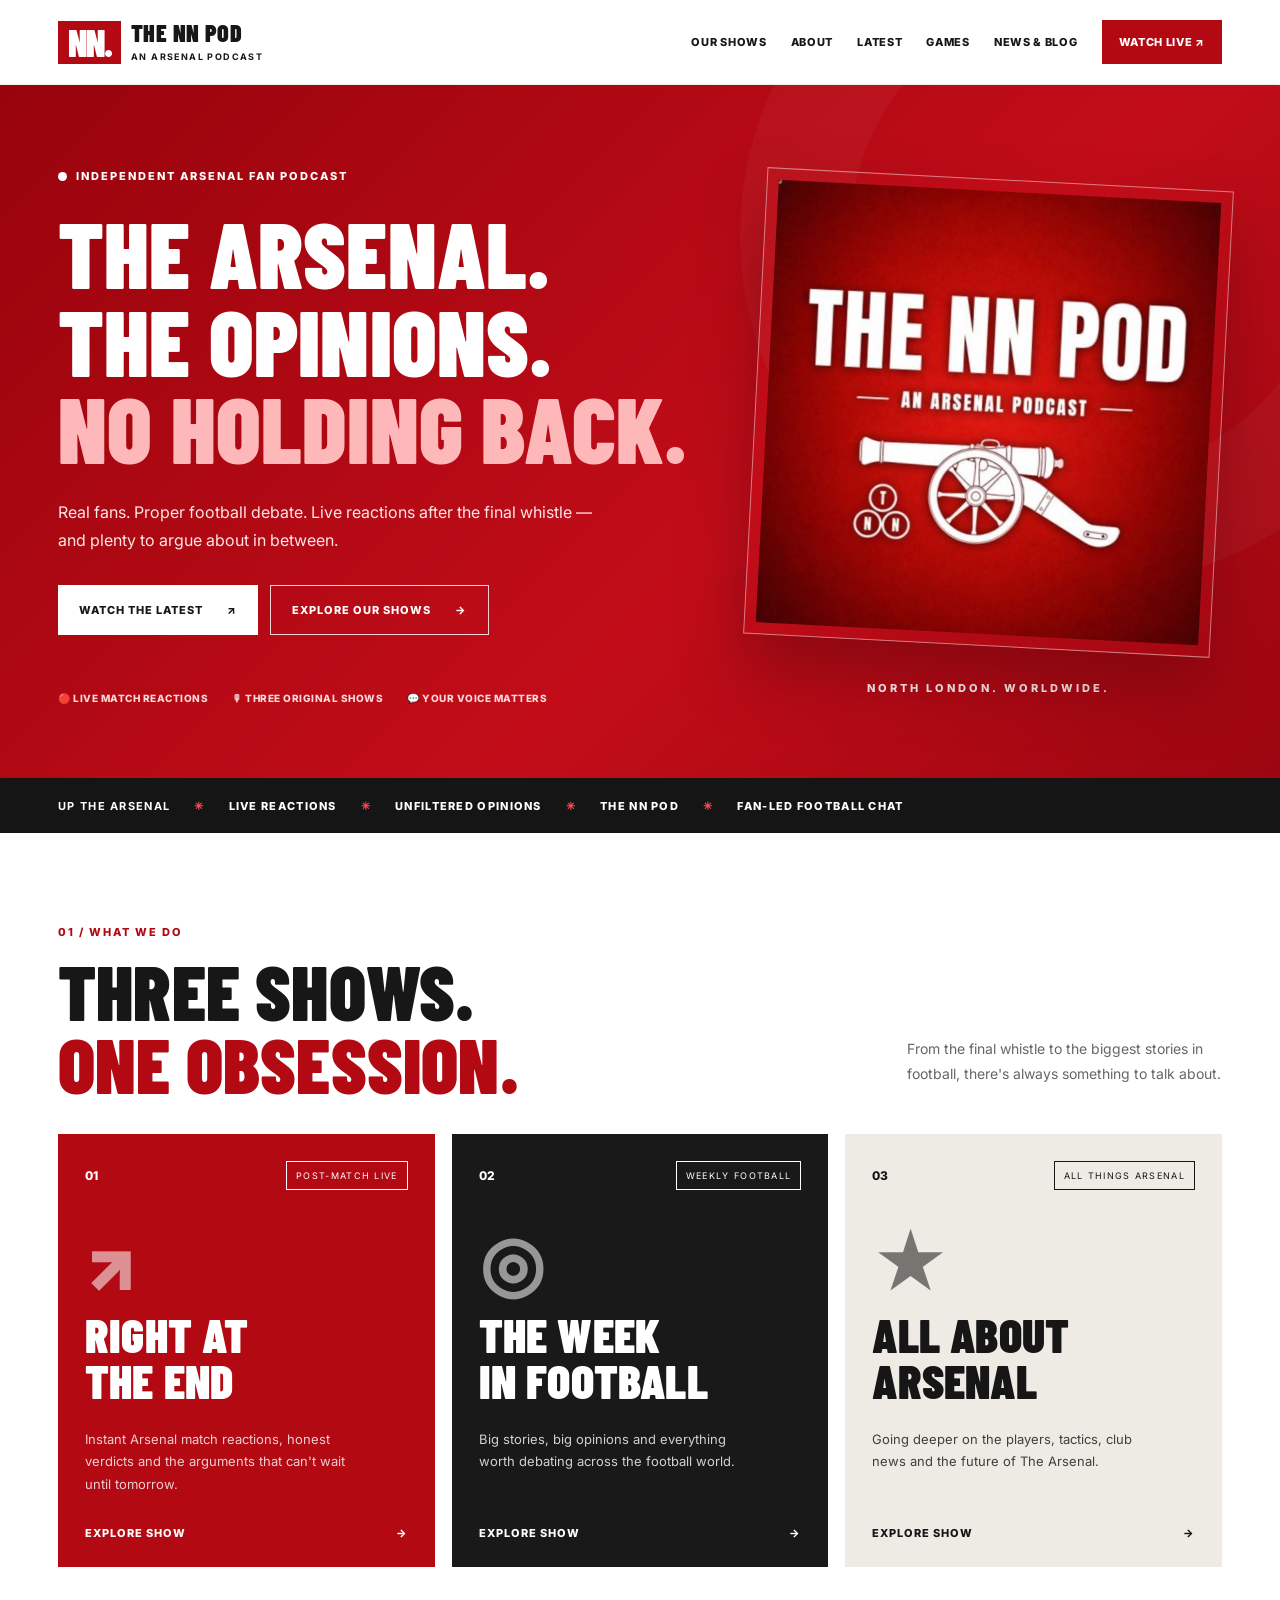
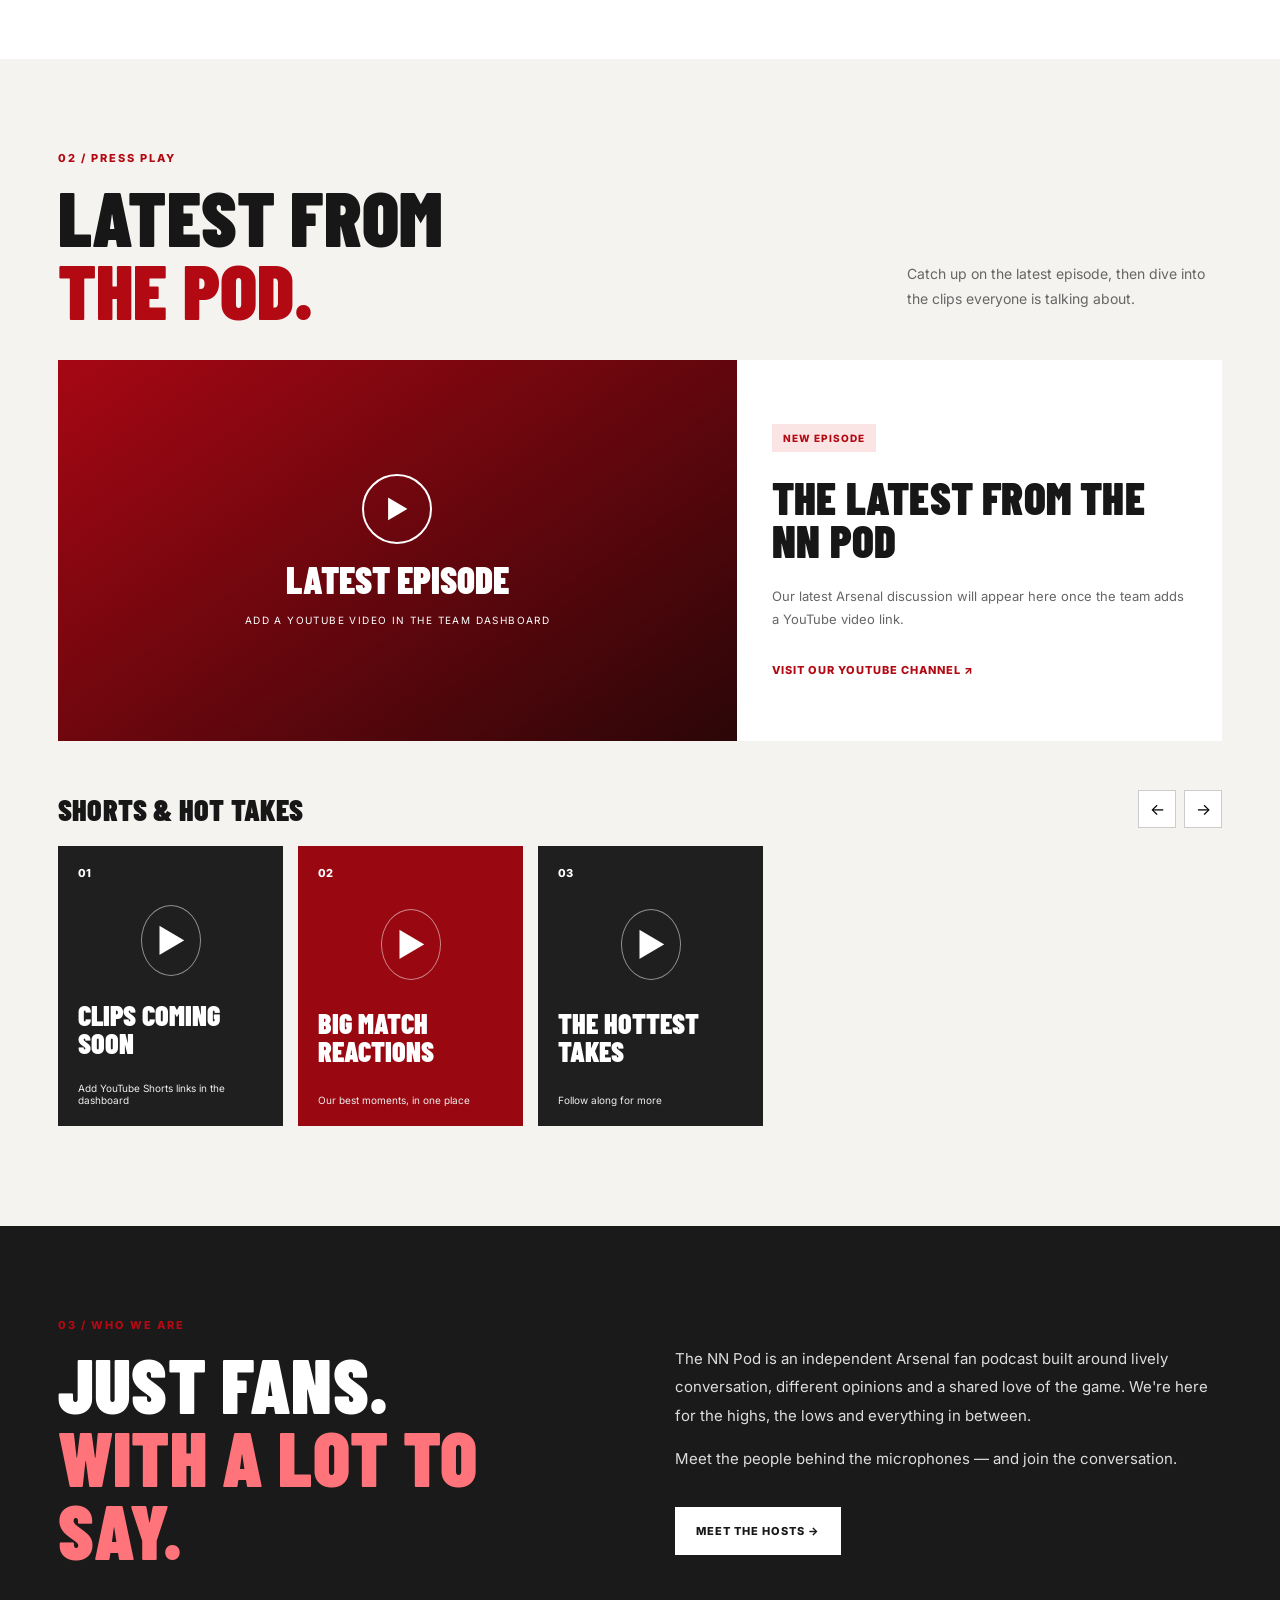
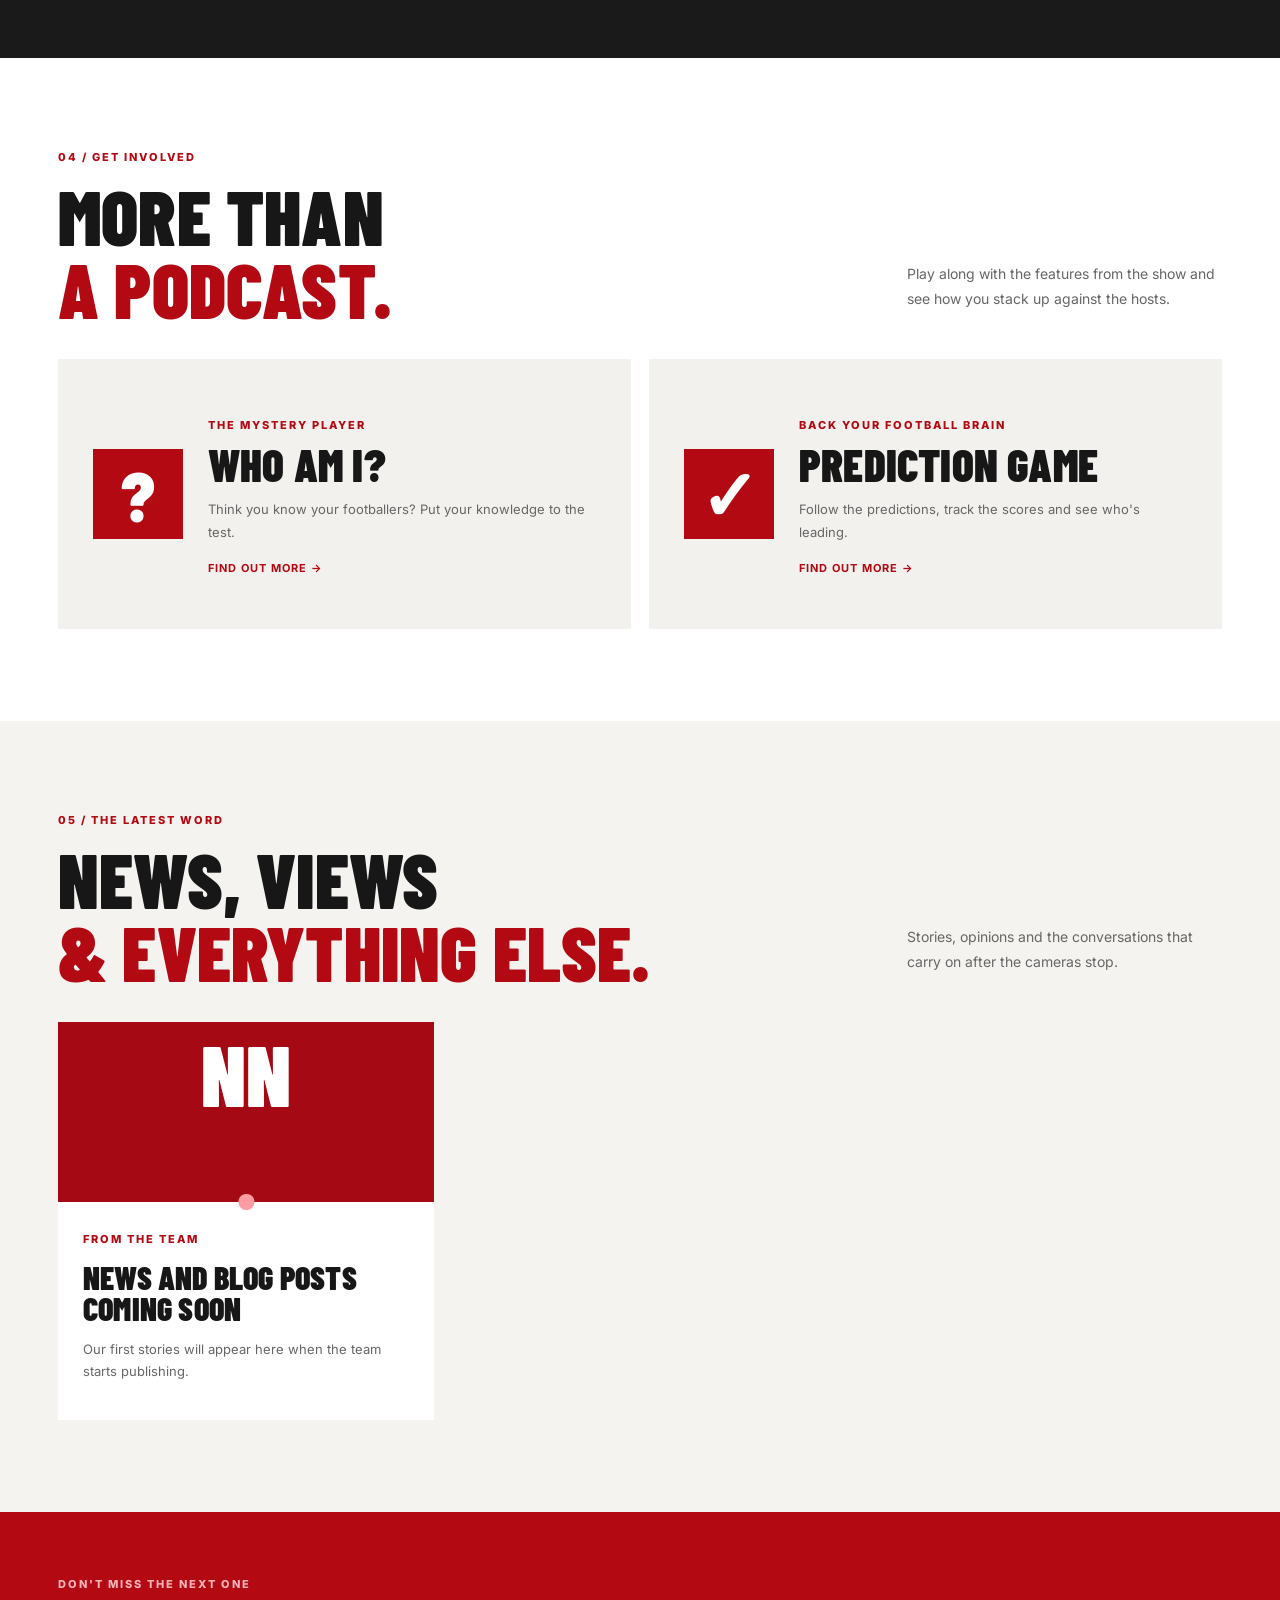
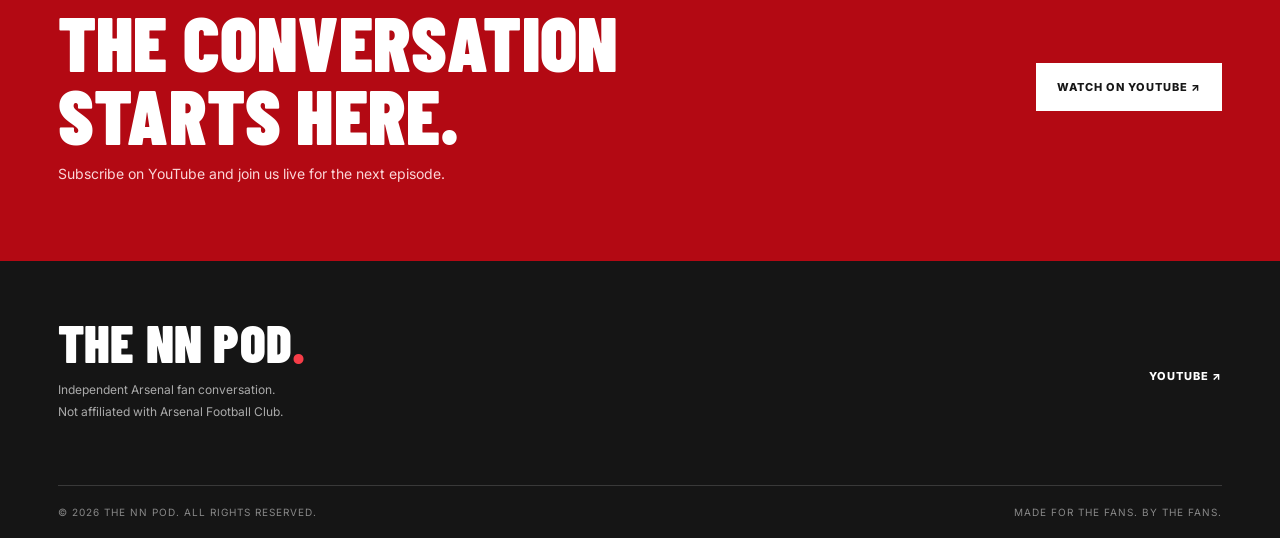
==== index.html @ 7956eaf4 "Initial NN Pod website upload" ====
<!doctype html>
<html lang="en"><head><meta charset="utf-8"><meta name="viewport" content="width=device-width,initial-scale=1"><meta name="theme-color" content="#b30913"><meta name="description" content="The NN Pod: an Arsenal podcast with live match reactions, football debate, predictions and more."><title>The NN Pod | An Arsenal Podcast</title><link rel="stylesheet" href="styles.css"></head>
<body>
<header class="header"><div class="wrap nav"><a class="brand" href="index.html" aria-label="The NN Pod home"><span class="brand-mark">NN<span class="brand-dot">.</span></span><span class="brand-label">THE NN POD<small>AN ARSENAL PODCAST</small></span></a><button class="menu-toggle" id="menuToggle" aria-label="Open navigation" aria-expanded="false">☰</button><nav id="navLinks" aria-label="Main navigation"><a href="#shows">OUR SHOWS</a><a href="#about">ABOUT</a><a href="#latest">LATEST</a><a href="#games">GAMES</a><a href="#news">NEWS & BLOG</a><a class="nav-cta" href="#watch">WATCH LIVE ↗</a></nav></div></header>
<main>
<section class="hero"><div class="hero-glow"></div><div class="wrap hero-grid"><div class="hero-copy"><div class="eyebrow"><span class="live-dot"></span> INDEPENDENT ARSENAL FAN PODCAST</div><h1>THE ARSENAL.<br>THE OPINIONS.<br><em>NO HOLDING BACK.</em></h1><p>Real fans. Proper football debate. Live reactions after the final whistle — and plenty to argue about in between.</p><div class="actions"><a class="btn btn-white" href="#latest">WATCH THE LATEST <span>↗</span></a><a class="btn btn-outline" href="#shows">EXPLORE OUR SHOWS <span>→</span></a></div><div class="hero-foot"><span>🔴 LIVE MATCH REACTIONS</span><span>🎙 THREE ORIGINAL SHOWS</span><span>💬 YOUR VOICE MATTERS</span></div></div><div class="hero-art"><div class="hero-art-border"><img src="assets/nn-pod-logo.jpg" alt="The NN Pod logo: white cannon on red background"></div><div class="art-caption">NORTH LONDON. WORLDWIDE.</div></div></div></section>
<div class="ticker"><div class="wrap ticker-inner"><strong>UP THE ARSENAL</strong><span>✳</span> LIVE REACTIONS <span>✳</span> UNFILTERED OPINIONS <span>✳</span> THE NN POD <span>✳</span> FAN-LED FOOTBALL CHAT</div></div>
<section class="section" id="shows"><div class="wrap"><div class="section-head"><div><div class="kicker">01 / WHAT WE DO</div><h2>THREE SHOWS.<br><span>ONE OBSESSION.</span></h2></div><p>From the final whistle to the biggest stories in football, there's always something to talk about.</p></div><div class="show-grid"><article class="show-card show-red"><div class="show-top"><span class="show-number">01</span><span class="show-tag">POST-MATCH LIVE</span></div><div class="show-symbol">↗</div><h3>RIGHT AT<br>THE END</h3><p>Instant Arsenal match reactions, honest verdicts and the arguments that can't wait until tomorrow.</p><a href="#latest">EXPLORE SHOW <span>→</span></a></article><article class="show-card show-dark"><div class="show-top"><span class="show-number">02</span><span class="show-tag">WEEKLY FOOTBALL</span></div><div class="show-symbol">◎</div><h3>THE WEEK<br>IN FOOTBALL</h3><p>Big stories, big opinions and everything worth debating across the football world.</p><a href="#latest">EXPLORE SHOW <span>→</span></a></article><article class="show-card show-light"><div class="show-top"><span class="show-number">03</span><span class="show-tag">ALL THINGS ARSENAL</span></div><div class="show-symbol">★</div><h3>ALL ABOUT<br>ARSENAL</h3><p>Going deeper on the players, tactics, club news and the future of The Arsenal.</p><a href="#latest">EXPLORE SHOW <span>→</span></a></article></div></div></section>
<section class="section section-cream" id="latest"><div class="wrap"><div class="section-head"><div><div class="kicker">02 / PRESS PLAY</div><h2>LATEST FROM<br><span>THE POD.</span></h2></div><p>Catch up on the latest episode, then dive into the clips everyone is talking about.</p></div><div class="feature-video"><div class="video-panel" id="videoPanel"><div class="video-inner"><div class="video-play">▶</div><strong>LATEST EPISODE</strong><span>ADD A YOUTUBE VIDEO IN THE TEAM DASHBOARD</span></div></div><div class="feature-copy"><span class="pill">NEW EPISODE</span><h3 id="episodeTitle">THE LATEST FROM THE NN POD</h3><p id="episodeDescription">Our latest Arsenal discussion will appear here once the team adds a YouTube video link.</p><a id="episodeLink" class="text-link" href="https://www.youtube.com/@TheNNPodLive" target="_blank" rel="noopener">VISIT OUR YOUTUBE CHANNEL ↗</a></div></div><div class="clips-heading"><h3>SHORTS & HOT TAKES</h3><div class="clip-controls"><button id="clipPrev" aria-label="Previous clips">←</button><button id="clipNext" aria-label="Next clips">→</button></div></div><div class="clips-track" id="clipsTrack"><div class="clip-card placeholder"><span>01</span><div class="clip-icon">▶</div><strong>CLIPS COMING SOON</strong><small>Add YouTube Shorts links in the dashboard</small></div><div class="clip-card placeholder"><span>02</span><div class="clip-icon">▶</div><strong>BIG MATCH REACTIONS</strong><small>Our best moments, in one place</small></div><div class="clip-card placeholder"><span>03</span><div class="clip-icon">▶</div><strong>THE HOTTEST TAKES</strong><small>Follow along for more</small></div></div></div></section>
<section class="section about-band" id="about"><div class="wrap about-grid"><div><div class="kicker">03 / WHO WE ARE</div><h2>JUST FANS.<br><span>WITH A LOT TO SAY.</span></h2></div><div><p>The NN Pod is an independent Arsenal fan podcast built around lively conversation, different opinions and a shared love of the game. We're here for the highs, the lows and everything in between.</p><p>Meet the people behind the microphones — and join the conversation.</p><a class="btn btn-white" href="about.html">MEET THE HOSTS →</a></div></div></section>
<section class="section" id="games"><div class="wrap"><div class="section-head"><div><div class="kicker">04 / GET INVOLVED</div><h2>MORE THAN<br><span>A PODCAST.</span></h2></div><p>Play along with the features from the show and see how you stack up against the hosts.</p></div><div class="games-grid"><a class="game-card" href="games.html#who-am-i"><span class="game-icon">?</span><div><span class="kicker">THE MYSTERY PLAYER</span><h3>WHO AM I?</h3><p>Think you know your footballers? Put your knowledge to the test.</p><strong>FIND OUT MORE →</strong></div></a><a class="game-card" href="games.html#predictions"><span class="game-icon">✓</span><div><span class="kicker">BACK YOUR FOOTBALL BRAIN</span><h3>PREDICTION GAME</h3><p>Follow the predictions, track the scores and see who's leading.</p><strong>FIND OUT MORE →</strong></div></a></div></div></section>
<section class="section section-cream" id="news"><div class="wrap"><div class="section-head"><div><div class="kicker">05 / THE LATEST WORD</div><h2>NEWS, VIEWS<br><span>& EVERYTHING ELSE.</span></h2></div><p>Stories, opinions and the conversations that carry on after the cameras stop.</p></div><div class="news-grid" id="newsGrid"><article class="news-card"><div class="news-art">NN<span>.</span></div><div class="news-body"><span class="kicker">FROM THE TEAM</span><h3>NEWS AND BLOG POSTS COMING SOON</h3><p>Our first stories will appear here when the team starts publishing.</p></div></article></div></div></section>
<section class="watch-band" id="watch"><div class="wrap watch-inner"><div><div class="kicker">DON'T MISS THE NEXT ONE</div><h2>THE CONVERSATION<br>STARTS HERE.</h2><p>Subscribe on YouTube and join us live for the next episode.</p></div><a class="btn btn-white" href="https://www.youtube.com/@TheNNPodLive" target="_blank" rel="noopener">WATCH ON YOUTUBE ↗</a></div></section>
</main><footer class="footer"><div class="wrap"><div class="footer-main"><div><div class="footer-brand">THE NN POD<span>.</span></div><p>Independent Arsenal fan conversation.<br>Not affiliated with Arsenal Football Club.</p></div><div class="footer-links"><a href="https://www.youtube.com/@TheNNPodLive" target="_blank" rel="noopener">YOUTUBE ↗</a><a id="instagramLink" href="#" hidden>INSTAGRAM ↗</a><a id="facebookLink" href="#" hidden>FACEBOOK ↗</a><a id="tiktokLink" href="#" hidden>TIKTOK ↗</a><a id="xLink" href="#" hidden>X ↗</a></div></div><div class="footer-bottom"><span>© <span id="year"></span> THE NN POD. ALL RIGHTS RESERVED.</span><span>MADE FOR THE FANS. BY THE FANS.</span></div></div></footer><script src="script.js" defer></script></body></html>
---- styles.css ----
@import url('https://fonts.googleapis.com/css2?family=Barlow+Condensed:wght@500;600;700;800;900&family=Inter:wght@400;500;600;700;800&display=swap');
:root{--red:#b30913;--dark:#171717;--cream:#f5f3ef;--line:#dedbd7}*{box-sizing:border-box}html{scroll-behavior:smooth}body{margin:0;color:var(--dark);font-family:Inter,Arial,sans-serif;background:#fff}a{color:inherit;text-decoration:none}button{font:inherit;cursor:pointer}.wrap{max-width:1220px;margin:auto;padding:0 28px}.header{background:#fff;position:sticky;top:0;z-index:20;border-bottom:1px solid #eee}.nav{min-height:84px;display:flex;align-items:center;justify-content:space-between;gap:25px}.brand{display:flex;align-items:center;gap:10px}.brand-mark{background:var(--red);color:#fff;font-family:'Barlow Condensed',Impact,sans-serif;font-size:37px;font-weight:900;letter-spacing:-2px;padding:3px 10px;line-height:1}.brand-dot{color:#fff}.brand-label{font-family:'Barlow Condensed',Impact,sans-serif;font-size:24px;line-height:.9;font-weight:900;letter-spacing:.4px}.brand-label small{display:block;font:700 9px Inter,sans-serif;letter-spacing:1.4px;margin-top:7px}nav{display:flex;align-items:center;gap:24px}nav a{font-size:11px;font-weight:800;letter-spacing:.7px}nav a:hover{color:var(--red)}.nav-cta{background:var(--red);color:#fff!important;padding:15px 17px}.menu-toggle{display:none;border:0;background:none;font-size:25px}.hero{position:relative;overflow:hidden;background:linear-gradient(135deg,#98030c 0%,#c20d19 60%,#9c0610 100%);color:white}.hero-glow{position:absolute;right:-160px;top:-200px;width:700px;height:700px;border:110px solid rgba(255,255,255,.035);border-radius:50%}.hero-grid{position:relative;display:grid;grid-template-columns:1.15fr .85fr;gap:65px;align-items:center;padding-top:84px;padding-bottom:74px}.eyebrow,.kicker{font-size:11px;font-weight:800;letter-spacing:2px}.eyebrow{display:flex;align-items:center;gap:9px}.live-dot{height:9px;width:9px;background:white;border-radius:50%}.hero h1,h2,h3,.footer-brand{font-family:'Barlow Condensed',Impact,'Arial Narrow',sans-serif;font-weight:900;line-height:.95;letter-spacing:.2px}.hero h1{font-size:clamp(64px,7.2vw,112px);margin:26px 0}.hero h1 em{font-style:normal;color:#ffb8b9}.hero-copy>p{max-width:540px;font-size:16px;line-height:1.8;color:#ffe5e5}.actions{display:flex;gap:12px;flex-wrap:wrap;margin-top:30px}.btn{display:inline-flex;justify-content:space-between;align-items:center;gap:24px;padding:17px 21px;font-size:11px;letter-spacing:1px;font-weight:800}.btn-white{background:#fff;color:#171717}.btn-outline{border:1px solid #f9d4d4;color:#fff}.btn:hover{transform:translateY(-2px)}.hero-foot{display:flex;gap:24px;flex-wrap:wrap;margin-top:57px;font-size:10px;letter-spacing:.5px;font-weight:800;color:#ffd8d8}.hero-art-border{padding:11px;border:1px solid rgba(255,255,255,.45);transform:rotate(3deg);box-shadow:0 35px 65px #56040b70}.hero-art img{display:block;width:100%;aspect-ratio:1;object-fit:cover}.art-caption{text-align:center;margin-top:35px;font-size:11px;font-weight:800;letter-spacing:3px}.ticker{background:#151515;color:white;overflow:hidden}.ticker-inner{display:flex;gap:24px;align-items:center;white-space:nowrap;min-height:55px;font-size:11px;font-weight:800;letter-spacing:1.3px}.ticker span{color:#ff4c55}.section{padding:92px 0}.section-cream{background:var(--cream)}.section-head{display:flex;align-items:end;justify-content:space-between;gap:30px;margin-bottom:34px}.section-head h2,.about-band h2{font-size:clamp(52px,6vw,84px);margin:15px 0 0}.section-head h2 span{color:var(--red)}.section-head>p{max-width:315px;font-size:14px;line-height:1.8;color:#666}.kicker{color:var(--red)}.show-grid{display:grid;grid-template-columns:repeat(3,1fr);gap:17px}.show-card{min-height:410px;padding:27px;display:flex;flex-direction:column}.show-red{background:var(--red);color:white}.show-dark{background:#191919;color:white}.show-light{background:#eeeae4;color:#161616}.show-top{display:flex;justify-content:space-between;align-items:center}.show-number{font-size:12px;font-weight:800}.show-tag{font-size:9px;letter-spacing:1.3px;border:1px solid currentColor;padding:8px 9px}.show-symbol{font-size:75px;font-weight:900;line-height:1;margin-top:35px;opacity:.55}.show-card h3{font-size:48px;margin:12px 0}.show-card p{font-size:13px;line-height:1.7;opacity:.8;max-width:280px}.show-card a{font-size:11px;font-weight:800;letter-spacing:1px;margin-top:auto;padding-top:18px;display:flex;justify-content:space-between}.feature-video{display:grid;grid-template-columns:1.4fr 1fr;background:#fff}.video-panel{background:linear-gradient(145deg,#a60713,#2b0608);aspect-ratio:16/9;display:grid;place-items:center;overflow:hidden}.video-inner{text-align:center;color:#fff;display:grid;justify-items:center;gap:13px}.video-play{border:2px solid #fff;width:70px;height:70px;border-radius:50%;display:grid;place-items:center;font-size:25px}.video-inner strong{font:900 37px 'Barlow Condensed',Impact,sans-serif}.video-inner span{font-size:10px;letter-spacing:1.4px}.feature-copy{padding:35px;display:flex;flex-direction:column;align-items:start;justify-content:center}.pill{background:#fbe4e4;color:var(--red);font-size:10px;font-weight:800;letter-spacing:1px;padding:8px 11px}.feature-copy h3{font-size:45px;margin:24px 0 10px}.feature-copy p{font-size:13px;color:#666;line-height:1.8}.text-link{font-size:11px;font-weight:800;color:var(--red);letter-spacing:1px;margin-top:18px}.clips-heading{display:flex;justify-content:space-between;align-items:center;margin-top:49px}.clips-heading h3{font-size:30px;margin:0}.clip-controls{display:flex;gap:8px}.clip-controls button{width:38px;height:38px;background:#fff;border:1px solid #ccc}.clips-track{display:flex;gap:15px;overflow-x:auto;scroll-snap-type:x mandatory;margin-top:18px;padding-bottom:8px}.clip-card{flex:0 0 225px;min-height:280px;background:#201f20;color:white;padding:20px;scroll-snap-align:start;display:flex;flex-direction:column;align-items:start;justify-content:space-between;position:relative}.clip-card:nth-child(2n){background:#990811}.clip-card>span{font-size:11px;font-weight:800}.clip-icon{font-size:32px;border:1px solid #ffffff80;border-radius:50%;padding:15px;align-self:center}.clip-card strong{font:900 28px/1 'Barlow Condensed',Impact,sans-serif}.clip-card small{font-size:10px;color:#eee}.clip-card iframe{position:absolute;inset:0;width:100%;height:100%;border:0}.about-band{background:#1a1a1a;color:#fff}.about-grid{display:grid;grid-template-columns:1fr 1fr;gap:70px;align-items:center}.about-band h2 span{color:#ff747b}.about-grid p{color:#ddd;line-height:1.9;font-size:15px}.about-grid .btn{margin-top:18px}.games-grid{display:grid;grid-template-columns:1fr 1fr;gap:18px}.game-card{display:flex;gap:25px;align-items:center;background:#f3f1ed;padding:35px;min-height:270px}.game-icon{display:grid;place-items:center;flex:0 0 90px;height:90px;background:var(--red);color:#fff;font:900 70px 'Barlow Condensed',Impact,sans-serif}.game-card h3{font-size:45px;margin:10px 0}.game-card p{font-size:13px;line-height:1.7;color:#666}.game-card strong{font-size:11px;letter-spacing:1px;color:var(--red)}.news-grid{display:grid;grid-template-columns:repeat(3,1fr);gap:18px}.news-card{background:#fff}.news-art{height:180px;background:#a50914;color:white;display:grid;place-items:center;font:900 85px 'Barlow Condensed',Impact,sans-serif}.news-art span{color:#ff9ca3}.news-body{padding:25px}.news-body h3{font-size:32px;margin:15px 0}.news-body p{font-size:13px;color:#666;line-height:1.7}.watch-band{background:var(--red);color:#fff;padding:65px 0}.watch-inner{display:flex;justify-content:space-between;align-items:center;gap:30px}.watch-band .kicker{color:#ffb3b6}.watch-band h2{font-size:clamp(45px,6vw,77px);margin:14px 0}.watch-band p{font-size:14px;color:#fbd6d8}.footer{background:#151515;color:#fff;padding:56px 0 20px}.footer-main{display:flex;justify-content:space-between;gap:30px}.footer-brand{font-size:53px}.footer-brand span{color:#f63d48}.footer p{font-size:12px;color:#aaa;line-height:1.8}.footer-links{display:flex;gap:18px;flex-wrap:wrap;align-content:center}.footer-links a{font-size:11px;font-weight:800;letter-spacing:1px}.footer-bottom{border-top:1px solid #393939;margin-top:50px;padding-top:20px;display:flex;justify-content:space-between;gap:20px;font-size:10px;color:#888;letter-spacing:1px}
@media(max-width:950px){nav{gap:13px}nav a{font-size:10px}.hero-grid{gap:35px}.hero h1{font-size:70px}.show-card{padding:22px}.show-card h3{font-size:39px}.games-grid{grid-template-columns:1fr}}@media(max-width:720px){.wrap{padding:0 20px}.nav{min-height:70px}.menu-toggle{display:block}nav{display:none;position:absolute;top:70px;left:0;right:0;background:white;padding:22px;box-shadow:0 15px 20px #0002;flex-direction:column;align-items:stretch}nav.open{display:flex}.hero-grid{grid-template-columns:1fr;padding-top:55px;padding-bottom:50px}.hero h1{font-size:clamp(58px,13vw,88px)}.hero-art{max-width:380px;margin:auto}.hero-foot{margin-top:35px}.section{padding:65px 0}.section-head{display:block}.section-head>p{max-width:100%}.show-grid{grid-template-columns:1fr}.show-card{min-height:310px}.show-symbol{margin-top:14px;font-size:55px}.feature-video,.about-grid,.games-grid{grid-template-columns:1fr}.feature-copy{padding:25px}.about-grid{gap:20px}.news-grid{grid-template-columns:1fr}.watch-inner,.footer-main,.footer-bottom{flex-direction:column;align-items:start}.game-card{padding:22px}.game-icon{flex-basis:70px;height:70px;font-size:52px}}
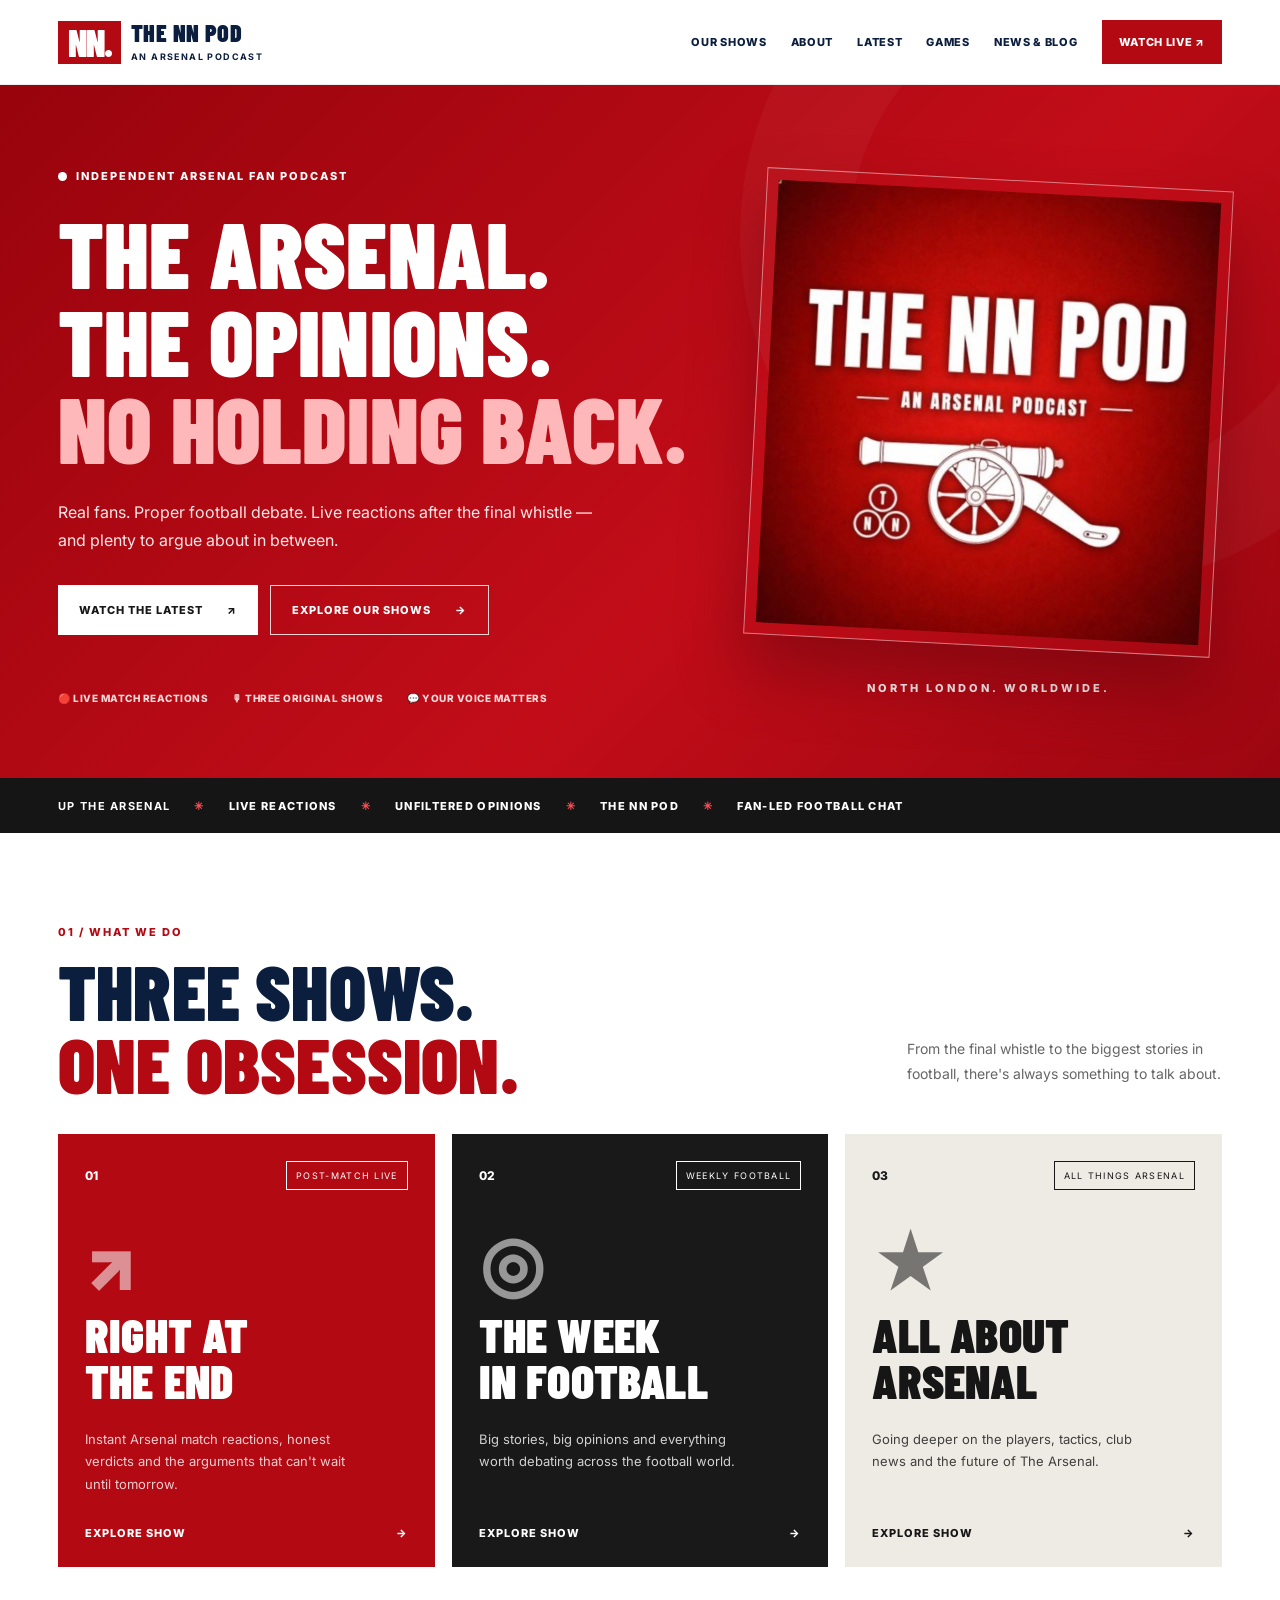
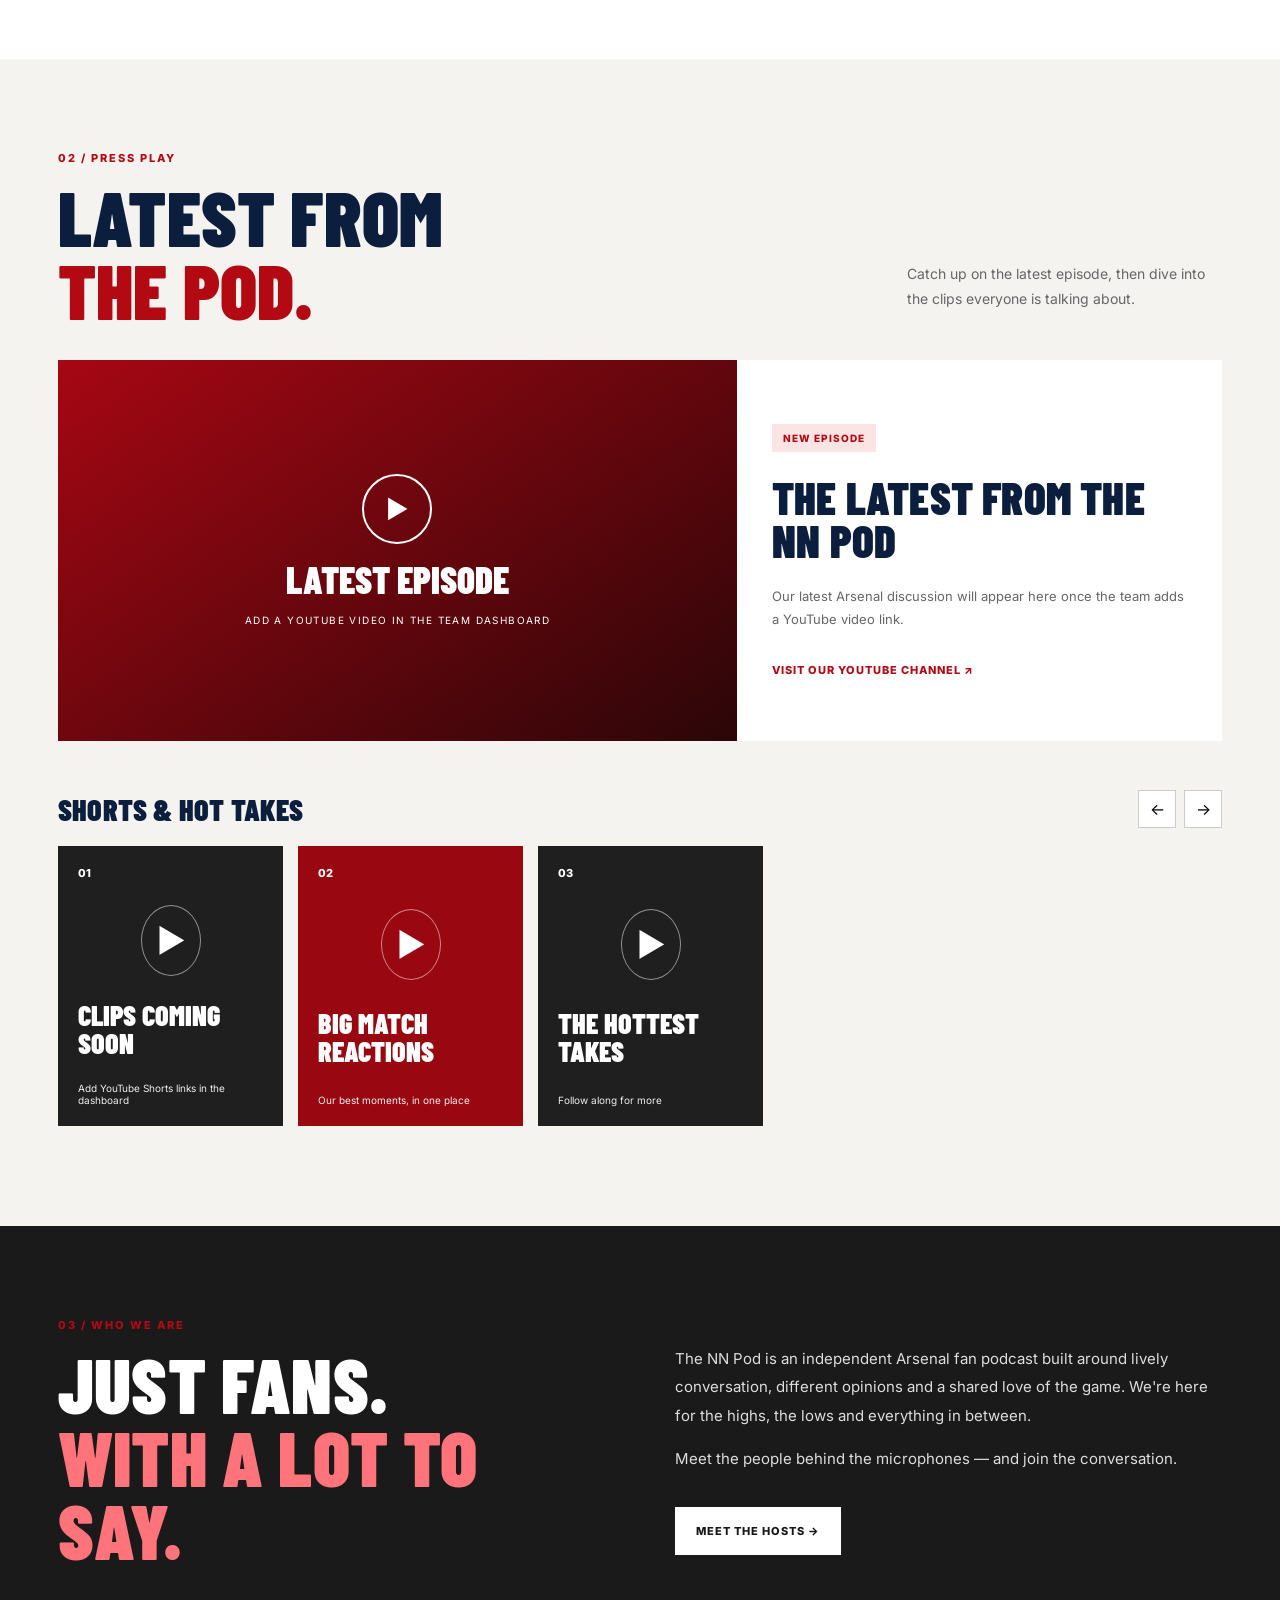
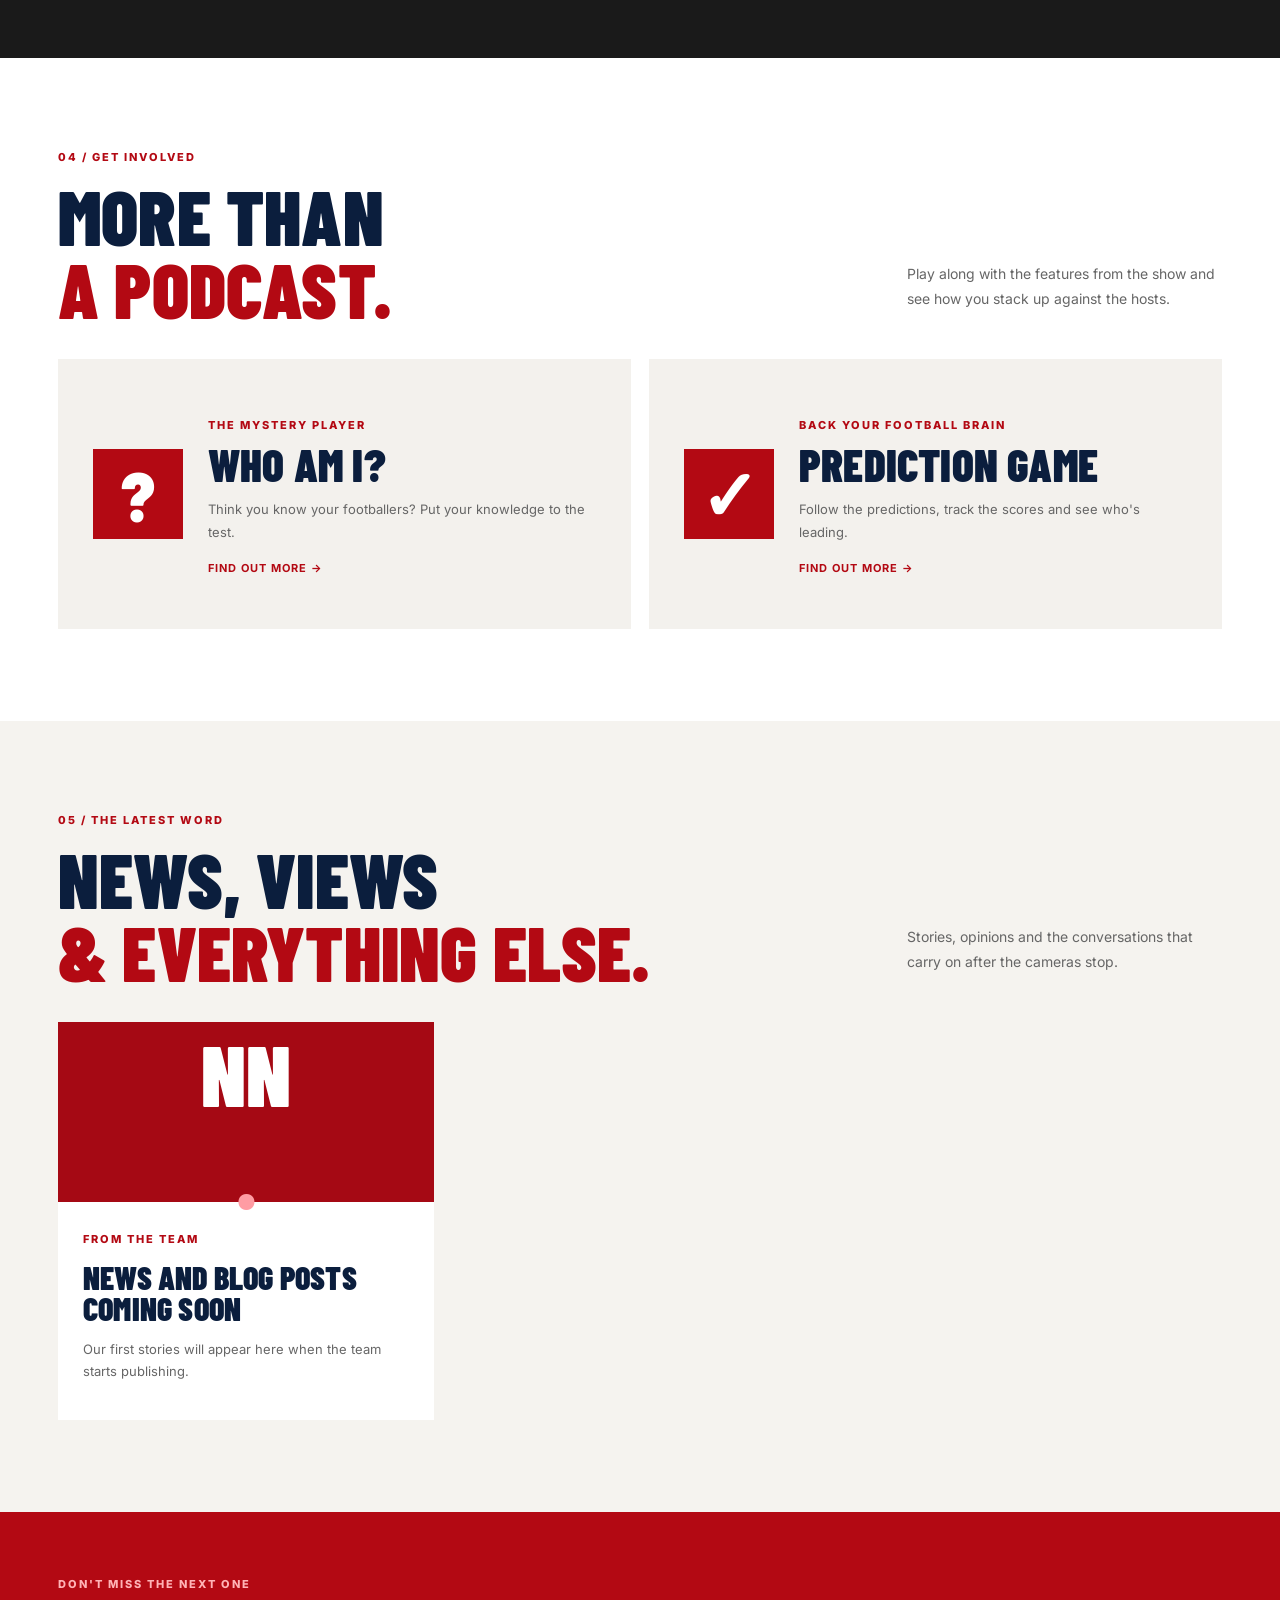
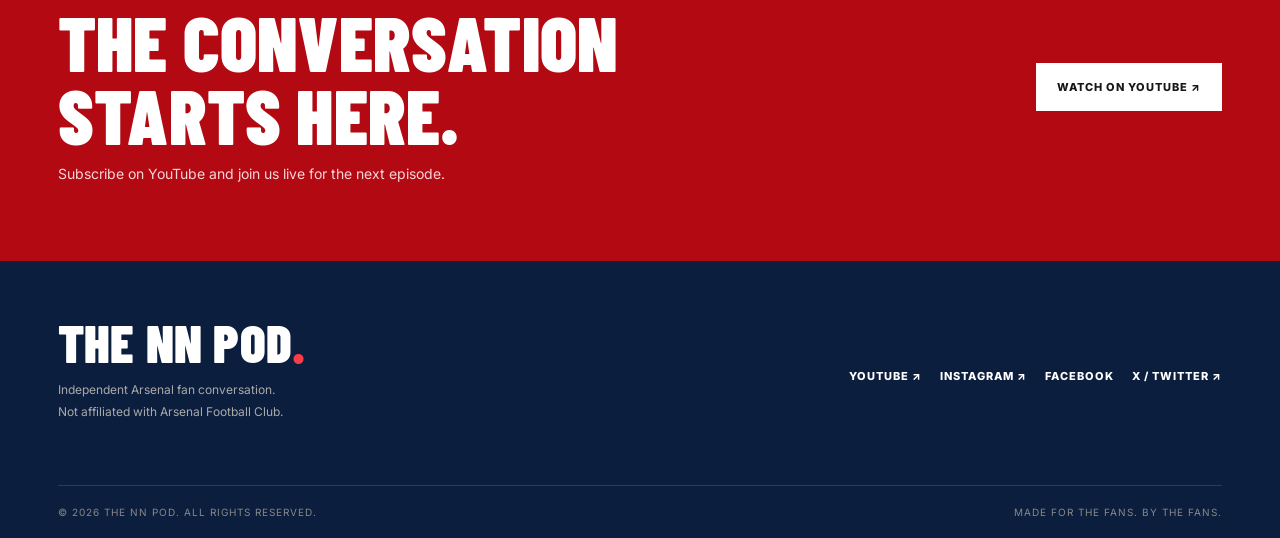
==== commit 32e15569: "Fix footer links for social media Add social media links to website footer" ====
--- a/index.html
+++ b/index.html
@@ -11,4 +11,4 @@
 <section class="section" id="games"><div class="wrap"><div class="section-head"><div><div class="kicker">04 / GET INVOLVED</div><h2>MORE THAN<br><span>A PODCAST.</span></h2></div><p>Play along with the features from the show and see how you stack up against the hosts.</p></div><div class="games-grid"><a class="game-card" href="games.html#who-am-i"><span class="game-icon">?</span><div><span class="kicker">THE MYSTERY PLAYER</span><h3>WHO AM I?</h3><p>Think you know your footballers? Put your knowledge to the test.</p><strong>FIND OUT MORE →</strong></div></a><a class="game-card" href="games.html#predictions"><span class="game-icon">✓</span><div><span class="kicker">BACK YOUR FOOTBALL BRAIN</span><h3>PREDICTION GAME</h3><p>Follow the predictions, track the scores and see who's leading.</p><strong>FIND OUT MORE →</strong></div></a></div></div></section>
 <section class="section section-cream" id="news"><div class="wrap"><div class="section-head"><div><div class="kicker">05 / THE LATEST WORD</div><h2>NEWS, VIEWS<br><span>& EVERYTHING ELSE.</span></h2></div><p>Stories, opinions and the conversations that carry on after the cameras stop.</p></div><div class="news-grid" id="newsGrid"><article class="news-card"><div class="news-art">NN<span>.</span></div><div class="news-body"><span class="kicker">FROM THE TEAM</span><h3>NEWS AND BLOG POSTS COMING SOON</h3><p>Our first stories will appear here when the team starts publishing.</p></div></article></div></div></section>
 <section class="watch-band" id="watch"><div class="wrap watch-inner"><div><div class="kicker">DON'T MISS THE NEXT ONE</div><h2>THE CONVERSATION<br>STARTS HERE.</h2><p>Subscribe on YouTube and join us live for the next episode.</p></div><a class="btn btn-white" href="https://www.youtube.com/@TheNNPodLive" target="_blank" rel="noopener">WATCH ON YOUTUBE ↗</a></div></section>
-</main><footer class="footer"><div class="wrap"><div class="footer-main"><div><div class="footer-brand">THE NN POD<span>.</span></div><p>Independent Arsenal fan conversation.<br>Not affiliated with Arsenal Football Club.</p></div><div class="footer-links"><a href="https://www.youtube.com/@TheNNPodLive" target="_blank" rel="noopener">YOUTUBE ↗</a><a id="instagramLink" href="#" hidden>INSTAGRAM ↗</a><a id="facebookLink" href="#" hidden>FACEBOOK ↗</a><a id="tiktokLink" href="#" hidden>TIKTOK ↗</a><a id="xLink" href="#" hidden>X ↗</a></div></div><div class="footer-bottom"><span>© <span id="year"></span> THE NN POD. ALL RIGHTS RESERVED.</span><span>MADE FOR THE FANS. BY THE FANS.</span></div></div></footer><script src="script.js" defer></script></body></html>
+</main><footer class="footer"><div class="wrap"><div class="footer-main"><div><div class="footer-brand">THE NN POD<span>.</span></div><p>Independent Arsenal fan conversation.<br>Not affiliated with Arsenal Football Club.</p></div><div class="footer-links"><a href="https://www.youtube.com/@TheNNPodLive" target="_blank" rel="noopener">YOUTUBE ↗</a><a id="instagramLink" href="https://www.instagram.com/thennpod/" target="_blank" rel="noopener">INSTAGRAM ↗<a id="facebookLink" href="https://www.facebook.com/TheNNPod/" target="_blank" rel="noopener">FACEBOOK </a><a href="https://x.com/TheNNPod" target="_blank" rel="noopener">X / TWITTER ↗</a><a id="tiktokLink" href="#" hidden>TIKTOK ↗</a><a id="xLink" href="#" hidden>X ↗</a></div></div><div class="footer-bottom"><span>© <span id="year"></span> THE NN POD. ALL RIGHTS RESERVED.</span><span>MADE FOR THE FANS. BY THE FANS.</span></div></div></footer><script src="script.js" defer></script></body></html>
--- a/styles.css
+++ b/styles.css
@@ -1,3 +1,7 @@
 @import url('https://fonts.googleapis.com/css2?family=Barlow+Condensed:wght@500;600;700;800;900&family=Inter:wght@400;500;600;700;800&display=swap');
-:root{--red:#b30913;--dark:#171717;--cream:#f5f3ef;--line:#dedbd7}*{box-sizing:border-box}html{scroll-behavior:smooth}body{margin:0;color:var(--dark);font-family:Inter,Arial,sans-serif;background:#fff}a{color:inherit;text-decoration:none}button{font:inherit;cursor:pointer}.wrap{max-width:1220px;margin:auto;padding:0 28px}.header{background:#fff;position:sticky;top:0;z-index:20;border-bottom:1px solid #eee}.nav{min-height:84px;display:flex;align-items:center;justify-content:space-between;gap:25px}.brand{display:flex;align-items:center;gap:10px}.brand-mark{background:var(--red);color:#fff;font-family:'Barlow Condensed',Impact,sans-serif;font-size:37px;font-weight:900;letter-spacing:-2px;padding:3px 10px;line-height:1}.brand-dot{color:#fff}.brand-label{font-family:'Barlow Condensed',Impact,sans-serif;font-size:24px;line-height:.9;font-weight:900;letter-spacing:.4px}.brand-label small{display:block;font:700 9px Inter,sans-serif;letter-spacing:1.4px;margin-top:7px}nav{display:flex;align-items:center;gap:24px}nav a{font-size:11px;font-weight:800;letter-spacing:.7px}nav a:hover{color:var(--red)}.nav-cta{background:var(--red);color:#fff!important;padding:15px 17px}.menu-toggle{display:none;border:0;background:none;font-size:25px}.hero{position:relative;overflow:hidden;background:linear-gradient(135deg,#98030c 0%,#c20d19 60%,#9c0610 100%);color:white}.hero-glow{position:absolute;right:-160px;top:-200px;width:700px;height:700px;border:110px solid rgba(255,255,255,.035);border-radius:50%}.hero-grid{position:relative;display:grid;grid-template-columns:1.15fr .85fr;gap:65px;align-items:center;padding-top:84px;padding-bottom:74px}.eyebrow,.kicker{font-size:11px;font-weight:800;letter-spacing:2px}.eyebrow{display:flex;align-items:center;gap:9px}.live-dot{height:9px;width:9px;background:white;border-radius:50%}.hero h1,h2,h3,.footer-brand{font-family:'Barlow Condensed',Impact,'Arial Narrow',sans-serif;font-weight:900;line-height:.95;letter-spacing:.2px}.hero h1{font-size:clamp(64px,7.2vw,112px);margin:26px 0}.hero h1 em{font-style:normal;color:#ffb8b9}.hero-copy>p{max-width:540px;font-size:16px;line-height:1.8;color:#ffe5e5}.actions{display:flex;gap:12px;flex-wrap:wrap;margin-top:30px}.btn{display:inline-flex;justify-content:space-between;align-items:center;gap:24px;padding:17px 21px;font-size:11px;letter-spacing:1px;font-weight:800}.btn-white{background:#fff;color:#171717}.btn-outline{border:1px solid #f9d4d4;color:#fff}.btn:hover{transform:translateY(-2px)}.hero-foot{display:flex;gap:24px;flex-wrap:wrap;margin-top:57px;font-size:10px;letter-spacing:.5px;font-weight:800;color:#ffd8d8}.hero-art-border{padding:11px;border:1px solid rgba(255,255,255,.45);transform:rotate(3deg);box-shadow:0 35px 65px #56040b70}.hero-art img{display:block;width:100%;aspect-ratio:1;object-fit:cover}.art-caption{text-align:center;margin-top:35px;font-size:11px;font-weight:800;letter-spacing:3px}.ticker{background:#151515;color:white;overflow:hidden}.ticker-inner{display:flex;gap:24px;align-items:center;white-space:nowrap;min-height:55px;font-size:11px;font-weight:800;letter-spacing:1.3px}.ticker span{color:#ff4c55}.section{padding:92px 0}.section-cream{background:var(--cream)}.section-head{display:flex;align-items:end;justify-content:space-between;gap:30px;margin-bottom:34px}.section-head h2,.about-band h2{font-size:clamp(52px,6vw,84px);margin:15px 0 0}.section-head h2 span{color:var(--red)}.section-head>p{max-width:315px;font-size:14px;line-height:1.8;color:#666}.kicker{color:var(--red)}.show-grid{display:grid;grid-template-columns:repeat(3,1fr);gap:17px}.show-card{min-height:410px;padding:27px;display:flex;flex-direction:column}.show-red{background:var(--red);color:white}.show-dark{background:#191919;color:white}.show-light{background:#eeeae4;color:#161616}.show-top{display:flex;justify-content:space-between;align-items:center}.show-number{font-size:12px;font-weight:800}.show-tag{font-size:9px;letter-spacing:1.3px;border:1px solid currentColor;padding:8px 9px}.show-symbol{font-size:75px;font-weight:900;line-height:1;margin-top:35px;opacity:.55}.show-card h3{font-size:48px;margin:12px 0}.show-card p{font-size:13px;line-height:1.7;opacity:.8;max-width:280px}.show-card a{font-size:11px;font-weight:800;letter-spacing:1px;margin-top:auto;padding-top:18px;display:flex;justify-content:space-between}.feature-video{display:grid;grid-template-columns:1.4fr 1fr;background:#fff}.video-panel{background:linear-gradient(145deg,#a60713,#2b0608);aspect-ratio:16/9;display:grid;place-items:center;overflow:hidden}.video-inner{text-align:center;color:#fff;display:grid;justify-items:center;gap:13px}.video-play{border:2px solid #fff;width:70px;height:70px;border-radius:50%;display:grid;place-items:center;font-size:25px}.video-inner strong{font:900 37px 'Barlow Condensed',Impact,sans-serif}.video-inner span{font-size:10px;letter-spacing:1.4px}.feature-copy{padding:35px;display:flex;flex-direction:column;align-items:start;justify-content:center}.pill{background:#fbe4e4;color:var(--red);font-size:10px;font-weight:800;letter-spacing:1px;padding:8px 11px}.feature-copy h3{font-size:45px;margin:24px 0 10px}.feature-copy p{font-size:13px;color:#666;line-height:1.8}.text-link{font-size:11px;font-weight:800;color:var(--red);letter-spacing:1px;margin-top:18px}.clips-heading{display:flex;justify-content:space-between;align-items:center;margin-top:49px}.clips-heading h3{font-size:30px;margin:0}.clip-controls{display:flex;gap:8px}.clip-controls button{width:38px;height:38px;background:#fff;border:1px solid #ccc}.clips-track{display:flex;gap:15px;overflow-x:auto;scroll-snap-type:x mandatory;margin-top:18px;padding-bottom:8px}.clip-card{flex:0 0 225px;min-height:280px;background:#201f20;color:white;padding:20px;scroll-snap-align:start;display:flex;flex-direction:column;align-items:start;justify-content:space-between;position:relative}.clip-card:nth-child(2n){background:#990811}.clip-card>span{font-size:11px;font-weight:800}.clip-icon{font-size:32px;border:1px solid #ffffff80;border-radius:50%;padding:15px;align-self:center}.clip-card strong{font:900 28px/1 'Barlow Condensed',Impact,sans-serif}.clip-card small{font-size:10px;color:#eee}.clip-card iframe{position:absolute;inset:0;width:100%;height:100%;border:0}.about-band{background:#1a1a1a;color:#fff}.about-grid{display:grid;grid-template-columns:1fr 1fr;gap:70px;align-items:center}.about-band h2 span{color:#ff747b}.about-grid p{color:#ddd;line-height:1.9;font-size:15px}.about-grid .btn{margin-top:18px}.games-grid{display:grid;grid-template-columns:1fr 1fr;gap:18px}.game-card{display:flex;gap:25px;align-items:center;background:#f3f1ed;padding:35px;min-height:270px}.game-icon{display:grid;place-items:center;flex:0 0 90px;height:90px;background:var(--red);color:#fff;font:900 70px 'Barlow Condensed',Impact,sans-serif}.game-card h3{font-size:45px;margin:10px 0}.game-card p{font-size:13px;line-height:1.7;color:#666}.game-card strong{font-size:11px;letter-spacing:1px;color:var(--red)}.news-grid{display:grid;grid-template-columns:repeat(3,1fr);gap:18px}.news-card{background:#fff}.news-art{height:180px;background:#a50914;color:white;display:grid;place-items:center;font:900 85px 'Barlow Condensed',Impact,sans-serif}.news-art span{color:#ff9ca3}.news-body{padding:25px}.news-body h3{font-size:32px;margin:15px 0}.news-body p{font-size:13px;color:#666;line-height:1.7}.watch-band{background:var(--red);color:#fff;padding:65px 0}.watch-inner{display:flex;justify-content:space-between;align-items:center;gap:30px}.watch-band .kicker{color:#ffb3b6}.watch-band h2{font-size:clamp(45px,6vw,77px);margin:14px 0}.watch-band p{font-size:14px;color:#fbd6d8}.footer{background:#151515;color:#fff;padding:56px 0 20px}.footer-main{display:flex;justify-content:space-between;gap:30px}.footer-brand{font-size:53px}.footer-brand span{color:#f63d48}.footer p{font-size:12px;color:#aaa;line-height:1.8}.footer-links{display:flex;gap:18px;flex-wrap:wrap;align-content:center}.footer-links a{font-size:11px;font-weight:800;letter-spacing:1px}.footer-bottom{border-top:1px solid #393939;margin-top:50px;padding-top:20px;display:flex;justify-content:space-between;gap:20px;font-size:10px;color:#888;letter-spacing:1px}
+:root{--red:#b30913;--dark:#0B1E3D;--cream:#f5f3ef;--line:#dedbd7}*{box-sizing:border-box}html{scroll-behavior:smooth}body{margin:0;color:var(--dark);font-family:Inter,Arial,sans-serif;background:#fff}a{color:inherit;text-decoration:none}button{font:inherit;cursor:pointer}.wrap{max-width:1220px;margin:auto;padding:0 28px}.header{background:#fff;position:sticky;top:0;z-index:20;border-bottom:1px solid #eee}.nav{min-height:84px;display:flex;align-items:center;justify-content:space-between;gap:25px}.brand{display:flex;align-items:center;gap:10px}.brand-mark{background:var(--red);color:#fff;font-family:'Barlow Condensed',Impact,sans-serif;font-size:37px;font-weight:900;letter-spacing:-2px;padding:3px 10px;line-height:1}.brand-dot{color:#fff}.brand-label{font-family:'Barlow Condensed',Impact,sans-serif;font-size:24px;line-height:.9;font-weight:900;letter-spacing:.4px}.brand-label small{display:block;font:700 9px Inter,sans-serif;letter-spacing:1.4px;margin-top:7px}nav{display:flex;align-items:center;gap:24px}nav a{font-size:11px;font-weight:800;letter-spacing:.7px}nav a:hover{color:var(--red)}.nav-cta{background:var(--red);color:#fff!important;padding:15px 17px}.menu-toggle{display:none;border:0;background:none;font-size:25px}.hero{position:relative;overflow:hidden;background:linear-gradient(135deg,#98030c 0%,#c20d19 60%,#9c0610 100%);color:white}.hero-glow{position:absolute;right:-160px;top:-200px;width:700px;height:700px;border:110px solid rgba(255,255,255,.035);border-radius:50%}.hero-grid{position:relative;display:grid;grid-template-columns:1.15fr .85fr;gap:65px;align-items:center;padding-top:84px;padding-bottom:74px}.eyebrow,.kicker{font-size:11px;font-weight:800;letter-spacing:2px}.eyebrow{display:flex;align-items:center;gap:9px}.live-dot{height:9px;width:9px;background:white;border-radius:50%}.hero h1,h2,h3,.footer-brand{font-family:'Barlow Condensed',Impact,'Arial Narrow',sans-serif;font-weight:900;line-height:.95;letter-spacing:.2px}.hero h1{font-size:clamp(64px,7.2vw,112px);margin:26px 0}.hero h1 em{font-style:normal;color:#ffb8b9}.hero-copy>p{max-width:540px;font-size:16px;line-height:1.8;color:#ffe5e5}.actions{display:flex;gap:12px;flex-wrap:wrap;margin-top:30px}.btn{display:inline-flex;justify-content:space-between;align-items:center;gap:24px;padding:17px 21px;font-size:11px;letter-spacing:1px;font-weight:800}.btn-white{background:#fff;color:#171717}.btn-outline{border:1px solid #f9d4d4;color:#fff}.btn:hover{transform:translateY(-2px)}.hero-foot{display:flex;gap:24px;flex-wrap:wrap;margin-top:57px;font-size:10px;letter-spacing:.5px;font-weight:800;color:#ffd8d8}.hero-art-border{padding:11px;border:1px solid rgba(255,255,255,.45);transform:rotate(3deg);box-shadow:0 35px 65px #56040b70}.hero-art img{display:block;width:100%;aspect-ratio:1;object-fit:cover}.art-caption{text-align:center;margin-top:35px;font-size:11px;font-weight:800;letter-spacing:3px}.ticker{background:#151515;color:white;overflow:hidden}.ticker-inner{display:flex;gap:24px;align-items:center;white-space:nowrap;min-height:55px;font-size:11px;font-weight:800;letter-spacing:1.3px}.ticker span{color:#ff4c55}.section{padding:92px 0}.section-cream{background:var(--cream)}.section-head{display:flex;align-items:end;justify-content:space-between;gap:30px;margin-bottom:34px}.section-head h2,.about-band h2{font-size:clamp(52px,6vw,84px);margin:15px 0 0}.section-head h2 span{color:var(--red)}.section-head>p{max-width:315px;font-size:14px;line-height:1.8;color:#666}.kicker{color:var(--red)}.show-grid{display:grid;grid-template-columns:repeat(3,1fr);gap:17px}.show-card{min-height:410px;padding:27px;display:flex;flex-direction:column}.show-red{background:var(--red);color:white}.show-dark{background:#191919;color:white}.show-light{background:#eeeae4;color:#161616}.show-top{display:flex;justify-content:space-between;align-items:center}.show-number{font-size:12px;font-weight:800}.show-tag{font-size:9px;letter-spacing:1.3px;border:1px solid currentColor;padding:8px 9px}.show-symbol{font-size:75px;font-weight:900;line-height:1;margin-top:35px;opacity:.55}.show-card h3{font-size:48px;margin:12px 0}.show-card p{font-size:13px;line-height:1.7;opacity:.8;max-width:280px}.show-card a{font-size:11px;font-weight:800;letter-spacing:1px;margin-top:auto;padding-top:18px;display:flex;justify-content:space-between}.feature-video{display:grid;grid-template-columns:1.4fr 1fr;background:#fff}.video-panel{background:linear-gradient(145deg,#a60713,#2b0608);aspect-ratio:16/9;display:grid;place-items:center;overflow:hidden}.video-inner{text-align:center;color:#fff;display:grid;justify-items:center;gap:13px}.video-play{border:2px solid #fff;width:70px;height:70px;border-radius:50%;display:grid;place-items:center;font-size:25px}.video-inner strong{font:900 37px 'Barlow Condensed',Impact,sans-serif}.video-inner span{font-size:10px;letter-spacing:1.4px}.feature-copy{padding:35px;display:flex;flex-direction:column;align-items:start;justify-content:center}.pill{background:#fbe4e4;color:var(--red);font-size:10px;font-weight:800;letter-spacing:1px;padding:8px 11px}.feature-copy h3{font-size:45px;margin:24px 0 10px}.feature-copy p{font-size:13px;color:#666;line-height:1.8}.text-link{font-size:11px;font-weight:800;color:var(--red);letter-spacing:1px;margin-top:18px}.clips-heading{display:flex;justify-content:space-between;align-items:center;margin-top:49px}.clips-heading h3{font-size:30px;margin:0}.clip-controls{display:flex;gap:8px}.clip-controls button{width:38px;height:38px;background:#fff;border:1px solid #ccc}.clips-track{display:flex;gap:15px;overflow-x:auto;scroll-snap-type:x mandatory;margin-top:18px;padding-bottom:8px}.clip-card{flex:0 0 225px;min-height:280px;background:#201f20;color:white;padding:20px;scroll-snap-align:start;display:flex;flex-direction:column;align-items:start;justify-content:space-between;position:relative}.clip-card:nth-child(2n){background:#990811}.clip-card>span{font-size:11px;font-weight:800}.clip-icon{font-size:32px;border:1px solid #ffffff80;border-radius:50%;padding:15px;align-self:center}.clip-card strong{font:900 28px/1 'Barlow Condensed',Impact,sans-serif}.clip-card small{font-size:10px;color:#eee}.clip-card iframe{position:absolute;inset:0;width:100%;height:100%;border:0}.about-band{background:#1a1a1a;color:#fff}.about-grid{display:grid;grid-template-columns:1fr 1fr;gap:70px;align-items:center}.about-band h2 span{color:#ff747b}.about-grid p{color:#ddd;line-height:1.9;font-size:15px}.about-grid .btn{margin-top:18px}.games-grid{display:grid;grid-template-columns:1fr 1fr;gap:18px}.game-card{display:flex;gap:25px;align-items:center;background:#f3f1ed;padding:35px;min-height:270px}.game-icon{display:grid;place-items:center;flex:0 0 90px;height:90px;background:var(--red);color:#fff;font:900 70px 'Barlow Condensed',Impact,sans-serif}.game-card h3{font-size:45px;margin:10px 0}.game-card p{font-size:13px;line-height:1.7;color:#666}.game-card strong{font-size:11px;letter-spacing:1px;color:var(--red)}.news-grid{display:grid;grid-template-columns:repeat(3,1fr);gap:18px}.news-card{background:#fff}.news-art{height:180px;background:#a50914;color:white;display:grid;place-items:center;font:900 85px 'Barlow Condensed',Impact,sans-serif}.news-art span{color:#ff9ca3}.news-body{padding:25px}.news-body h3{font-size:32px;margin:15px 0}.news-body p{font-size:13px;color:#666;line-height:1.7}.watch-band{background:var(--red);color:#fff;padding:65px 0}.watch-inner{display:flex;justify-content:space-between;align-items:center;gap:30px}.watch-band .kicker{color:#ffb3b6}.watch-band h2{font-size:clamp(45px,6vw,77px);margin:14px 0}.watch-band p{font-size:14px;color:#fbd6d8}.footer{background:#151515;color:#fff;padding:56px 0 20px}.footer-main{display:flex;justify-content:space-between;gap:30px}.footer-brand{font-size:53px}.footer-brand span{color:#f63d48}.footer p{font-size:12px;color:#aaa;line-height:1.8}.footer-links{display:flex;gap:18px;flex-wrap:wrap;align-content:center}.footer-links a{font-size:11px;font-weight:800;letter-spacing:1px}.footer-bottom{border-top:1px solid #393939;margin-top:50px;padding-top:20px;display:flex;justify-content:space-between;gap:20px;font-size:10px;color:#888;letter-spacing:1px}
 @media(max-width:950px){nav{gap:13px}nav a{font-size:10px}.hero-grid{gap:35px}.hero h1{font-size:70px}.show-card{padding:22px}.show-card h3{font-size:39px}.games-grid{grid-template-columns:1fr}}@media(max-width:720px){.wrap{padding:0 20px}.nav{min-height:70px}.menu-toggle{display:block}nav{display:none;position:absolute;top:70px;left:0;right:0;background:white;padding:22px;box-shadow:0 15px 20px #0002;flex-direction:column;align-items:stretch}nav.open{display:flex}.hero-grid{grid-template-columns:1fr;padding-top:55px;padding-bottom:50px}.hero h1{font-size:clamp(58px,13vw,88px)}.hero-art{max-width:380px;margin:auto}.hero-foot{margin-top:35px}.section{padding:65px 0}.section-head{display:block}.section-head>p{max-width:100%}.show-grid{grid-template-columns:1fr}.show-card{min-height:310px}.show-symbol{margin-top:14px;font-size:55px}.feature-video,.about-grid,.games-grid{grid-template-columns:1fr}.feature-copy{padding:25px}.about-grid{gap:20px}.news-grid{grid-template-columns:1fr}.watch-inner,.footer-main,.footer-bottom{flex-direction:column;align-items:start}.game-card{padding:22px}.game-icon{flex-basis:70px;height:70px;font-size:52px}}
+footer,
+.site-footer {
+  background-color: #0B1E3D !important;
+}
